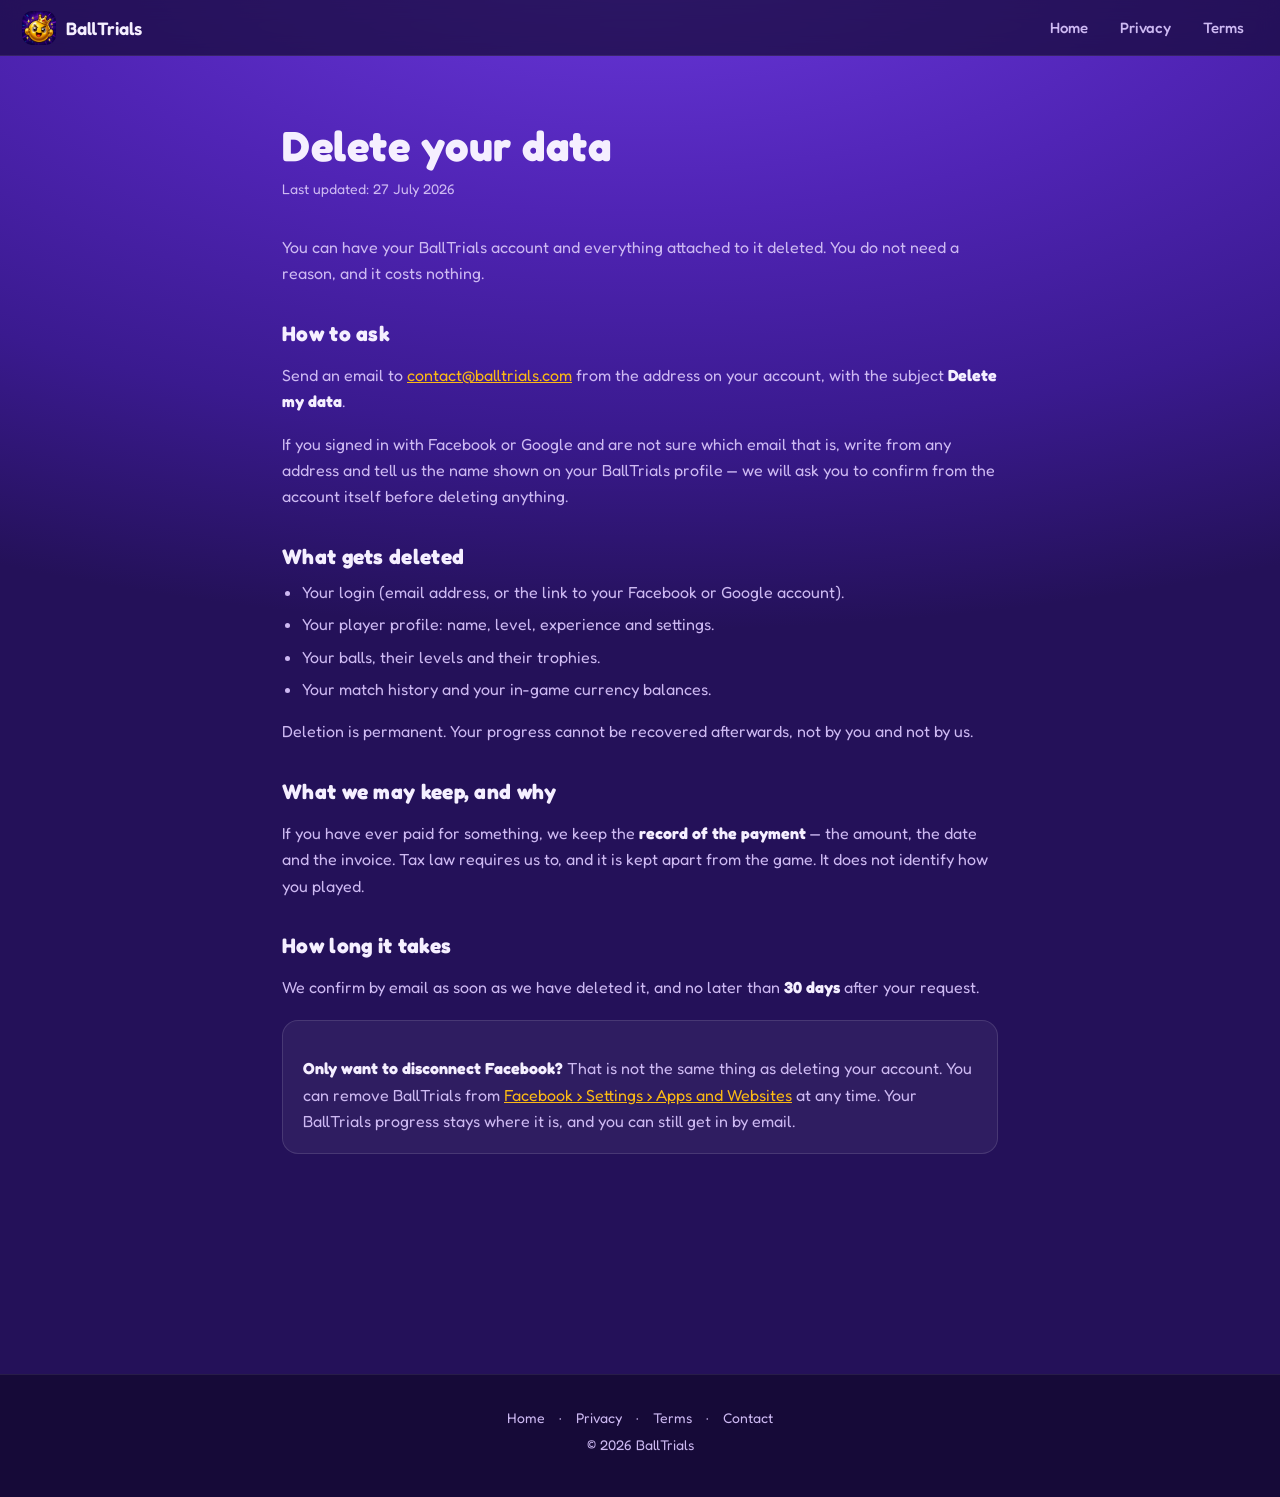
==== data-deletion/index.html @ a9c42e2e "web: /privacy, /terms y /data-deletion (juego c315c63)" ====
<!doctype html>
<html lang="en">
<head>
<meta charset="utf-8" />
<meta name="viewport" content="width=device-width, initial-scale=1" />
<title>Delete your BallTrials data</title>
<meta name="description" content="How to delete your BallTrials account and everything we store about it." />
<link rel="canonical" href="https://balltrials.com/data-deletion" />
<meta name="theme-color" content="#241159" />
<link rel="icon" type="image/png" sizes="64x64" href="../assets/favicon-64.png" />
<link rel="preconnect" href="https://fonts.googleapis.com" />
<link rel="preconnect" href="https://fonts.gstatic.com" crossorigin />
<link href="https://fonts.googleapis.com/css2?family=Fredoka:wght@400;500;600;700&display=swap" rel="stylesheet" />
<link rel="stylesheet" href="../style.css" />
<link rel="stylesheet" href="../legal.css" />
</head>
<body>

<nav>
  <a class="brand" href="/"><img src="../assets/logo-180.png" alt="" width="34" height="34" /> BallTrials</a>
  <div class="links">
    <a href="/">Home</a>
    <a href="/privacy">Privacy</a>
    <a href="/terms">Terms</a>
  </div>
</nav>

<main class="legal">
  <h1>Delete your data</h1>
  <p class="upd">Last updated: 27 July 2026</p>

  <p>You can have your BallTrials account and everything attached to it deleted. You do not need a reason, and it costs nothing.</p>

  <h2>How to ask</h2>
  <p>Send an email to <a href="mailto:contact@balltrials.com">contact@balltrials.com</a> from the address on your account, with the subject <strong>Delete my data</strong>.</p>
  <p>If you signed in with Facebook or Google and are not sure which email that is, write from any address and tell us the name shown on your BallTrials profile — we will ask you to confirm from the account itself before deleting anything.</p>

  <h2>What gets deleted</h2>
  <ul>
    <li>Your login (email address, or the link to your Facebook or Google account).</li>
    <li>Your player profile: name, level, experience and settings.</li>
    <li>Your balls, their levels and their trophies.</li>
    <li>Your match history and your in-game currency balances.</li>
  </ul>
  <p>Deletion is permanent. Your progress cannot be recovered afterwards, not by you and not by us.</p>

  <h2>What we may keep, and why</h2>
  <p>If you have ever paid for something, we keep the <strong>record of the payment</strong> — the amount, the date and the invoice. Tax law requires us to, and it is kept apart from the game. It does not identify how you played.</p>

  <h2>How long it takes</h2>
  <p>We confirm by email as soon as we have deleted it, and no later than <strong>30 days</strong> after your request.</p>

  <div class="box">
    <p><strong>Only want to disconnect Facebook?</strong> That is not the same thing as deleting your account. You can remove BallTrials from <a href="https://www.facebook.com/settings?tab=applications" target="_blank" rel="noopener">Facebook &rsaquo; Settings &rsaquo; Apps and Websites</a> at any time. Your BallTrials progress stays where it is, and you can still get in by email.</p>
  </div>
</main>

<footer>
  <div class="foot-links">
    <a href="/">Home</a> · <a href="/privacy">Privacy</a> · <a href="/terms">Terms</a> · <a href="mailto:contact@balltrials.com">Contact</a>
  </div>
  <div>© 2026 BallTrials</div>
</footer>

</body>
</html>
---- style.css ----
/* BallTrials · web oficial (F1)
   Tono: púrpura #5024B5 + índigo #241159 de marca, oro #FBB915 en acciones.
   Rollo Angry Birds: formas gordas, esquinas redondas, botones con squash. */

:root{
  --purple:#5024B5;
  --purple-hi:#6d3ae0;
  --indigo:#241159;
  --ink:#160a38;
  --card:#2b1666;
  --card-2:#331b74;
  --gold:#FBB915;
  --gold-hi:#ffd24d;
  --text:#f5efff;
  --text-dim:#cdb9f2;
  --red:#E8362F; --blue:#1E74E0; --green:#2FB84B; --yellow:#FFC525; --magenta:#E0249C; --cyan:#18C7D6;
  --radius:26px;
  --shadow:0 14px 40px rgba(10,4,32,.45);
}

*{box-sizing:border-box}
html{scroll-behavior:smooth}
html,body{margin:0;padding:0}
body{
  font-family:"Fredoka","Baloo 2",system-ui,"Segoe UI",sans-serif;
  color:var(--text);
  background:
    radial-gradient(120% 80% at 50% -10%, var(--purple-hi) 0%, var(--purple) 42%, #3a1a8f 72%, var(--indigo) 100%)
    fixed var(--indigo);
  min-height:100%;
  overflow-x:hidden;
}

/* el motor pinta aquí, detrás de todo; el contenido va en .page */
#ambient{position:fixed;inset:0;z-index:0;pointer-events:none}
.page{position:relative;z-index:1}

::selection{background:var(--gold);color:var(--indigo)}

/* ── NAV ─────────────────────────────────────────────── */
nav{
  position:fixed;top:0;left:0;right:0;z-index:20;
  display:flex;align-items:center;gap:18px;
  padding:10px 22px;
  background:rgba(22,10,56,.72);
  backdrop-filter:blur(10px);-webkit-backdrop-filter:blur(10px);
  border-bottom:1px solid rgba(255,255,255,.08);
}
nav .brand{display:flex;align-items:center;gap:10px;text-decoration:none;color:var(--text);font-weight:600;font-size:18px}
nav .brand img{width:34px;height:34px;border-radius:10px}
nav .links{display:flex;gap:4px;margin-left:auto;align-items:center;flex-wrap:wrap}
nav .links a{
  color:var(--text-dim);text-decoration:none;font-weight:500;font-size:15px;
  padding:8px 14px;border-radius:999px;transition:all .15s ease;
}
nav .links a:hover{color:#fff;background:rgba(255,255,255,.09)}
nav .links a.cta{background:var(--gold);color:var(--indigo);font-weight:700}
nav .links a.cta:hover{background:var(--gold-hi);transform:scale(1.06)}

/* ── secciones base ──────────────────────────────────── */
section{max-width:1120px;margin:0 auto;padding:96px 22px 0}
.sec-head{text-align:center;margin-bottom:34px}
.sec-head h2{font-size:clamp(30px,4.2vw,44px);font-weight:700;margin:0 0 8px;letter-spacing:.5px}
.sec-head p{color:var(--text-dim);font-size:17px;margin:0}
.kicker{display:inline-block;background:rgba(251,185,21,.16);color:var(--gold);border:1px solid rgba(251,185,21,.35);
  font-size:13px;font-weight:700;letter-spacing:2.5px;text-transform:uppercase;padding:6px 14px;border-radius:999px;margin-bottom:14px}

/* ── HERO ────────────────────────────────────────────── */
.hero{
  min-height:100svh;display:flex;flex-direction:column;justify-content:center;align-items:center;
  text-align:center;padding-top:110px;padding-bottom:40px;position:relative;
}
.hero .wordmark{width:min(480px,78vw);height:auto;filter:drop-shadow(0 10px 30px rgba(0,0,0,.45))}
.hero h1{
  font-size:clamp(28px,4.6vw,52px);font-weight:700;margin:18px 0 6px;
  text-shadow:0 3px 18px rgba(10,4,32,.55);
}
.hero h1 .g{color:var(--gold)}
.hero .sub{max-width:640px;color:var(--text-dim);font-size:clamp(15px,2vw,19px);margin:0 0 30px;text-shadow:0 2px 12px rgba(10,4,32,.6)}
.hero .actions{display:flex;gap:14px;flex-wrap:wrap;justify-content:center;margin-top:28px}
.hero::after{
  content:'';position:absolute;left:0;right:0;bottom:0;height:min(26vh,240px);z-index:-1;pointer-events:none;
  background:url(assets/art/balltrials-web-tribuna.png) repeat-x bottom center/auto 100%;
  opacity:.4;
}

.trailer{width:min(860px,92vw)}

/* ── botones ─────────────────────────────────────────── */
.btn{
  display:inline-flex;align-items:center;gap:10px;
  font-family:inherit;font-weight:700;font-size:17px;text-decoration:none;cursor:pointer;
  padding:14px 28px;border-radius:999px;border:0;
  transition:transform .12s cubic-bezier(.34,1.56,.64,1), background .15s, box-shadow .15s;
}
.btn:active{transform:scale(1.05,.92)}
.btn-gold{background:var(--gold);color:var(--indigo);box-shadow:0 8px 24px rgba(251,185,21,.35)}
.btn-gold:hover{background:var(--gold-hi);transform:scale(1.07,.97);box-shadow:0 10px 30px rgba(251,185,21,.5)}
.btn-ghost{background:rgba(255,255,255,.1);color:#fff;border:2px solid rgba(255,255,255,.35)}
.btn-ghost:hover{background:rgba(255,255,255,.18);transform:scale(1.05,.97)}

/* ── tarjetas ────────────────────────────────────────── */
.card{
  background:linear-gradient(180deg,var(--card-2),var(--card));
  border:1px solid rgba(255,255,255,.11);
  border-radius:var(--radius);
  box-shadow:var(--shadow);
}

/* pilares */
.pillars{display:grid;grid-template-columns:repeat(auto-fit,minmax(250px,1fr));gap:20px}
.pillar{padding:30px 26px;text-align:center}
.pillar .ico{font-size:44px;line-height:1;display:block;margin-bottom:14px;filter:drop-shadow(0 4px 10px rgba(0,0,0,.35))}
.pillar .ico-art{width:88px;height:88px;display:block;margin:0 auto 14px;filter:drop-shadow(0 6px 14px rgba(0,0,0,.4))}
.pillar h3{margin:0 0 8px;font-size:22px;color:var(--gold)}
.pillar p{margin:0;color:var(--text-dim);font-size:15.5px;line-height:1.5}

/* ── WATCH ───────────────────────────────────────────── */
.tabs{display:flex;gap:10px;justify-content:center;margin-bottom:26px}
.tab{
  font-family:inherit;font-size:16px;font-weight:700;cursor:pointer;
  padding:11px 26px;border-radius:999px;border:2px solid rgba(255,255,255,.25);
  background:transparent;color:var(--text-dim);transition:all .15s;
}
.tab:hover{color:#fff;border-color:rgba(255,255,255,.5)}
.tab.on{background:var(--gold);border-color:var(--gold);color:var(--indigo)}
.panel{display:none;padding:26px}
.panel.on{display:block}
.vid-grid{display:grid;grid-template-columns:repeat(auto-fit,minmax(320px,1fr));gap:20px}
.short-grid{display:grid;grid-template-columns:repeat(auto-fit,minmax(180px,1fr));gap:16px;max-width:920px;margin:0 auto}
.vid h4{margin:10px 4px 0;font-size:15.5px;font-weight:600;color:var(--text-dim)}

/* lite-embed de YouTube: miniatura + play; el iframe solo se carga al clic */
.yt{
  position:relative;width:100%;aspect-ratio:16/9;border-radius:18px;overflow:hidden;cursor:pointer;
  background:#000 center/cover no-repeat;border:1px solid rgba(255,255,255,.14);
}
.yt.v{aspect-ratio:9/16}
.yt iframe{position:absolute;inset:0;width:100%;height:100%;border:0}
.yt .play{
  position:absolute;inset:0;display:grid;place-items:center;transition:background .2s;
  background:rgba(12,5,30,.18);
}
.yt:hover .play{background:rgba(12,5,30,.02)}
.yt .play span{
  width:64px;height:46px;border-radius:14px;background:var(--gold);display:grid;place-items:center;
  box-shadow:0 8px 22px rgba(0,0,0,.45);transition:transform .15s cubic-bezier(.34,1.56,.64,1);
}
.yt:hover .play span{transform:scale(1.12,1.02)}
.yt .play svg{width:22px;height:22px;fill:var(--indigo);margin-left:2px}
.watch-more{text-align:center;margin-top:26px}

/* ── TRIALS ──────────────────────────────────────────── */
.trials{display:grid;grid-template-columns:repeat(auto-fit,minmax(250px,1fr));gap:18px}
.trial{padding:0;overflow:hidden;transition:transform .18s cubic-bezier(.34,1.56,.64,1), box-shadow .18s}
.trial:hover{transform:translateY(-6px) scale(1.02);box-shadow:0 20px 46px rgba(10,4,32,.55)}
.trial .t-media{position:relative;aspect-ratio:16/9;background:#140a26}
.trial .t-media img,.trial .t-media video{position:absolute;inset:0;width:100%;height:100%;object-fit:cover}
.trial .t-media video{opacity:0;transition:opacity .25s}
.trial.playing .t-media video{opacity:1}
.trial .t-body{padding:16px 20px 20px}
.trial .ico{font-size:19px;margin-right:6px}
.trial .ico svg{width:18px;height:18px;vertical-align:-3px}   /* SVG canónico (docs/39 §10.2): sin sombra a 18px, sin retintar */
.trial h3{margin:0 0 6px;font-size:19px;color:var(--gold)}
.trial p{margin:0;color:var(--text-dim);font-size:14.5px;line-height:1.45}

/* banner de playlist (lite-embed ancho) */
.yt.list{aspect-ratio:16/5;margin-top:20px}
.yt .list-tag{position:absolute;left:16px;bottom:14px;background:rgba(12,5,30,.78);
  border:1px solid rgba(251,185,21,.4);color:var(--gold);padding:7px 14px;border-radius:999px;
  font-weight:700;font-size:14px;pointer-events:none}

/* ── GAME teaser ─────────────────────────────────────── */
.game-strip{padding:44px 30px;text-align:center;border:2px dashed rgba(251,185,21,.55);position:relative;overflow:hidden}
.game-strip::before{
  content:'';position:absolute;inset:0;z-index:0;pointer-events:none;
  background:url(assets/art/balltrials-web-doodles.png) repeat;background-size:340px 340px;opacity:.07;
}
.game-strip>*{position:relative;z-index:1}
.game-strip .cones{font-size:40px;letter-spacing:10px}
.game-strip h2{font-size:clamp(26px,3.6vw,38px);margin:12px 0 6px}
.game-strip p{color:var(--text-dim);max-width:560px;margin:0 auto 24px;font-size:16.5px}
.progress{
  width:min(420px,80%);height:18px;margin:0 auto 26px;border-radius:999px;overflow:hidden;
  background:rgba(0,0,0,.35);border:1px solid rgba(255,255,255,.15);
}
.progress i{
  display:block;height:100%;width:34%;border-radius:999px;
  background:repeating-linear-gradient(45deg,var(--gold) 0 12px,#d99b0a 12px 24px);
  animation:crawl 1.2s linear infinite;
}
@keyframes crawl{to{background-position:34px 0}}

/* ── FOLLOW ──────────────────────────────────────────── */
.follow-grid{display:grid;grid-template-columns:repeat(auto-fit,minmax(220px,1fr));gap:16px}
.social{
  display:flex;align-items:center;gap:14px;padding:20px 22px;text-decoration:none;color:var(--text);
  transition:transform .15s cubic-bezier(.34,1.56,.64,1);
}
a.social:hover{transform:scale(1.04,.99)}
.social .s-ico{width:46px;height:46px;border-radius:14px;display:grid;place-items:center;flex:none}
.social .s-ico svg{width:24px;height:24px;fill:#fff}
.social b{font-size:17px;display:block}
.social small{color:var(--text-dim);font-size:13.5px}
.social.ytc .s-ico{background:#ff0033}
.social.ig .s-ico{background:linear-gradient(45deg,#feda75,#d62976 55%,#4f5bd5)}
.social.tt .s-ico{background:#0f0f14}
.social.fb .s-ico{background:#1877f2}
.social.soon{opacity:.55;pointer-events:none}
.social .soon-badge{margin-left:auto;font-size:11px;font-weight:700;letter-spacing:1.5px;color:var(--gold);
  border:1px solid rgba(251,185,21,.45);padding:4px 9px;border-radius:999px;text-transform:uppercase;flex:none}

/* ── CONTACT ─────────────────────────────────────────── */
.contact-card{max-width:640px;margin:0 auto;padding:44px 34px;text-align:center}
.contact-card p{color:var(--text-dim);font-size:16.5px;margin:0 0 26px}

/* ── FOOTER ──────────────────────────────────────────── */
footer{
  margin-top:110px;padding:34px 22px 44px;text-align:center;
  background:rgba(12,5,30,.55);border-top:1px solid rgba(255,255,255,.08);
  color:var(--text-dim);font-size:14px;position:relative;z-index:1;
}
footer .foot-links{margin-bottom:10px}
footer .foot-links a{color:var(--text-dim);text-decoration:none;margin:0 10px}
footer .foot-links a:hover{color:#fff}

/* ── botón de sonido ─────────────────────────────────── */
#snd{
  position:fixed;right:18px;bottom:18px;z-index:30;
  width:54px;height:54px;border-radius:50%;cursor:pointer;font-size:22px;line-height:1;
  background:rgba(22,10,56,.85);border:2px solid rgba(255,255,255,.25);color:#fff;
  box-shadow:0 8px 24px rgba(10,4,32,.5);backdrop-filter:blur(8px);
  transition:transform .12s cubic-bezier(.34,1.56,.64,1), background .15s, border-color .15s;
}
#snd:hover{transform:scale(1.1,.96)}
#snd.on{background:var(--gold);border-color:var(--gold-hi)}

/* ── accesibilidad: foco visible ─────────────────────── */
a:focus-visible,button:focus-visible,.yt:focus-visible{
  outline:3px solid var(--gold);outline-offset:3px;border-radius:12px;
}

/* ── reveal on scroll ────────────────────────────────── */
.rv{opacity:0;transform:translateY(26px);transition:opacity .55s ease,transform .55s cubic-bezier(.22,1.2,.36,1)}
.rv.in{opacity:1;transform:none}
@media (prefers-reduced-motion:reduce){
  .rv{opacity:1;transform:none;transition:none}
  html{scroll-behavior:auto}
  .progress i{animation:none}
}

@media (max-width:760px){
  nav .links a:not(.cta){display:none}
  section{padding-top:72px}
  .hero{padding-top:90px}
}
---- legal.css ----
/* Hoja de las páginas legales (privacy, terms, data-deletion).
   Aparte de style.css a propósito: son páginas de TEXTO, sin hero ni vídeo, y lo único que
   necesitan de la marca es la tipografía, el fondo y el dorado. Todo lo demás sobra. */
.legal{max-width:760px;margin:0 auto;padding:120px 22px 90px}
.legal h1{font-size:clamp(30px,4.2vw,42px);font-weight:700;margin:0 0 6px;letter-spacing:.5px}
.legal .upd{color:var(--text-dim);font-size:14px;margin:0 0 34px}
.legal h2{font-size:21px;font-weight:700;margin:34px 0 10px;letter-spacing:.3px}
.legal p,.legal li{color:var(--text-dim);font-size:16px;line-height:1.65}
.legal ul{padding-left:20px;margin:10px 0}
.legal li{margin:6px 0}
.legal a{color:var(--gold)}
.legal strong{color:var(--text)}
.legal .box{background:rgba(255,255,255,.05);border:1px solid rgba(255,255,255,.12);border-radius:16px;padding:18px 20px;margin:20px 0}
.legal .box p:last-child{margin-bottom:0}
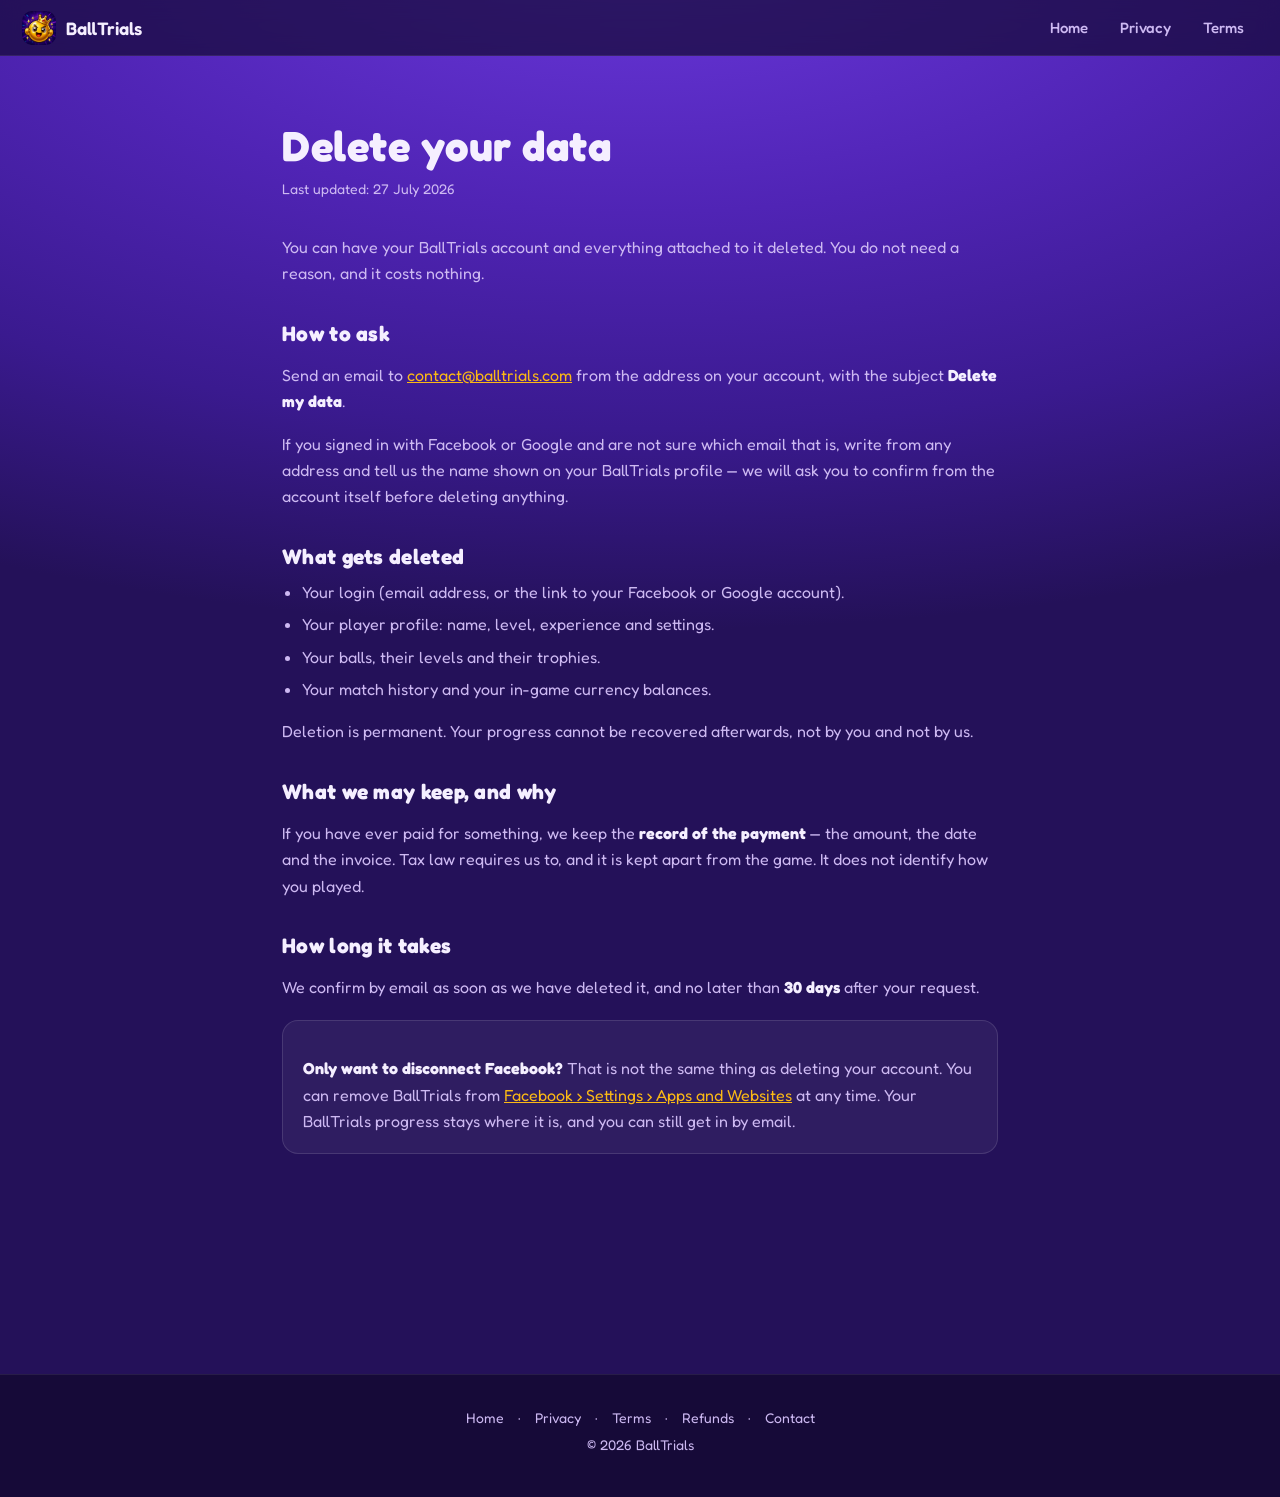
==== commit c561a32e: "web: pagina de reembolsos + legales alcanzables desde la portada Lo que Paddle exige para verificar " ====
--- a/data-deletion/index.html
+++ b/data-deletion/index.html
@@ -57,7 +57,7 @@
 
 <footer>
   <div class="foot-links">
-    <a href="/">Home</a> · <a href="/privacy">Privacy</a> · <a href="/terms">Terms</a> · <a href="mailto:contact@balltrials.com">Contact</a>
+    <a href="/">Home</a> · <a href="/privacy">Privacy</a> · <a href="/terms">Terms</a> · <a href="/refunds">Refunds</a> · <a href="mailto:contact@balltrials.com">Contact</a>
   </div>
   <div>© 2026 BallTrials</div>
 </footer>
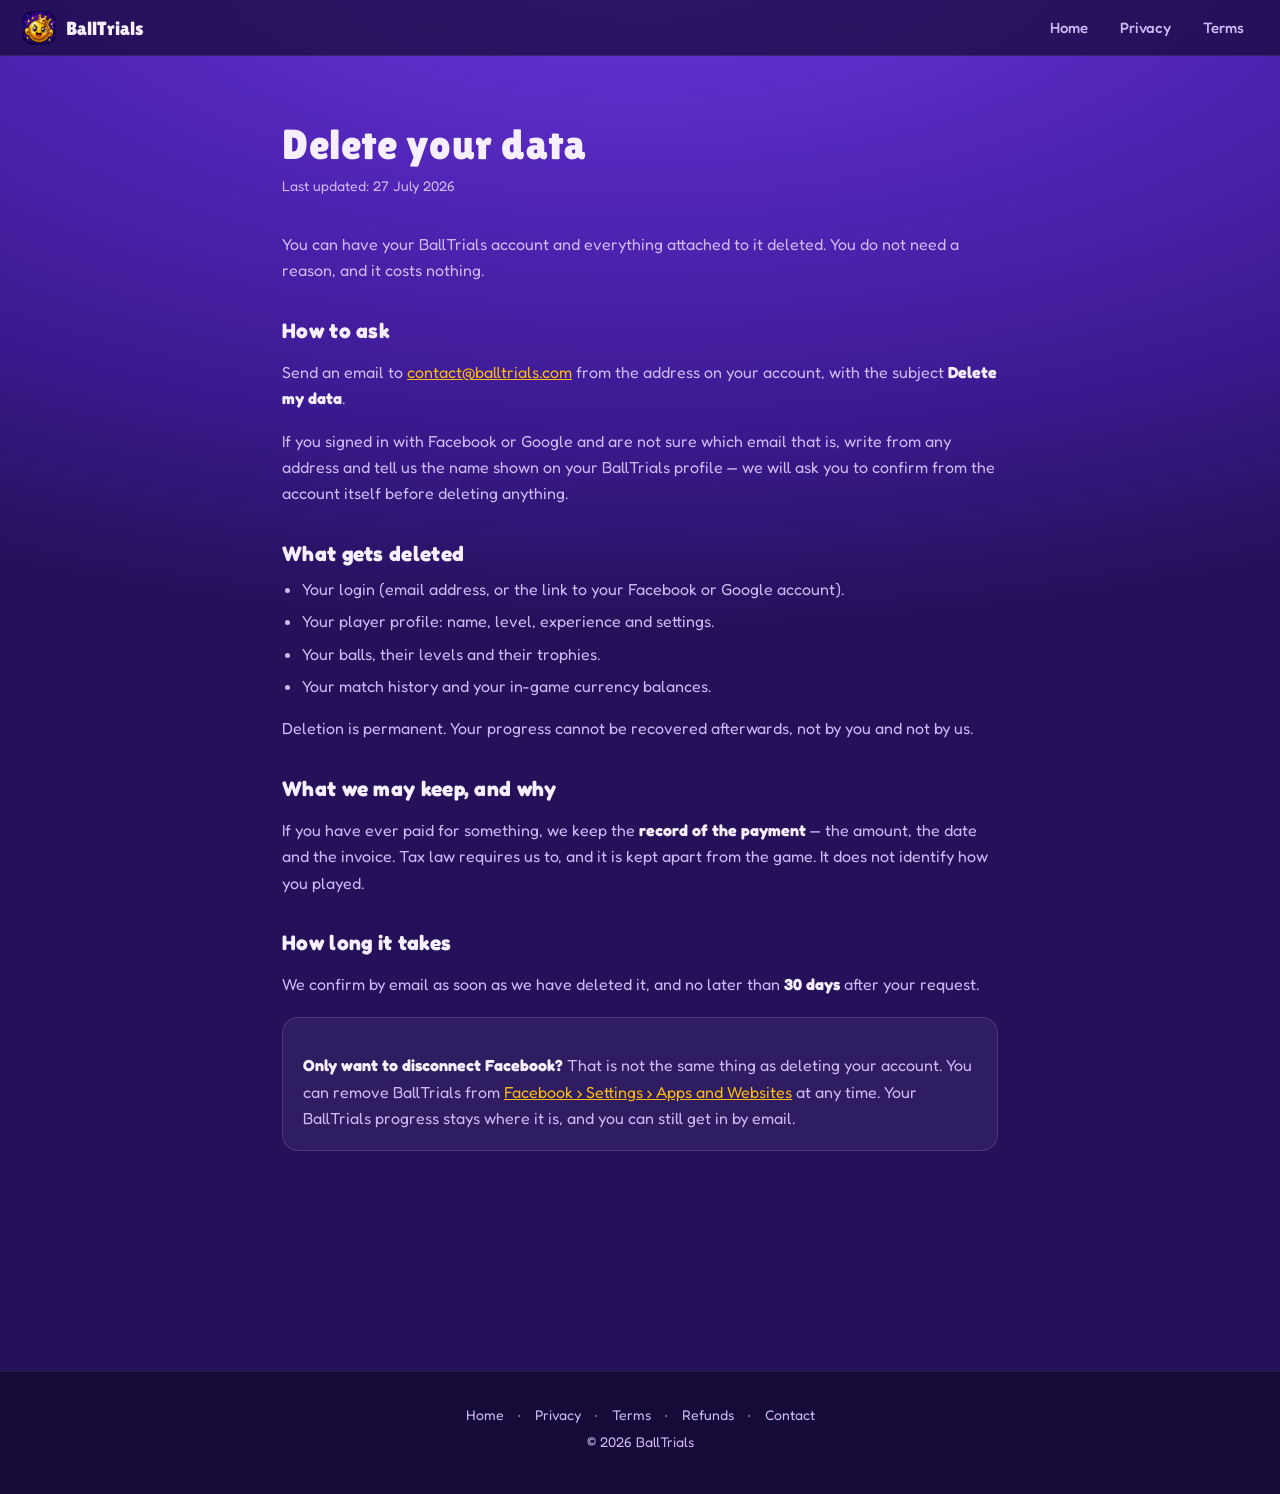
==== commit 829d3e02: "tipografia: Lilita One para lo que grita, en la web y en el juego (juego 57a0c91)" ====
--- a/data-deletion/index.html
+++ b/data-deletion/index.html
@@ -10,7 +10,7 @@
 <link rel="icon" type="image/png" sizes="64x64" href="../assets/favicon-64.png" />
 <link rel="preconnect" href="https://fonts.googleapis.com" />
 <link rel="preconnect" href="https://fonts.gstatic.com" crossorigin />
-<link href="https://fonts.googleapis.com/css2?family=Fredoka:wght@400;500;600;700&display=swap" rel="stylesheet" />
+<link href="https://fonts.googleapis.com/css2?family=Fredoka:wght@400;500;600;700&family=Lilita+One&display=swap" rel="stylesheet" />
 <link rel="stylesheet" href="../style.css" />
 <link rel="stylesheet" href="../legal.css" />
 </head>
--- a/style.css
+++ b/style.css
@@ -16,13 +16,31 @@
   --red:#E8362F; --blue:#1E74E0; --green:#2FB84B; --yellow:#FFC525; --magenta:#E0249C; --cyan:#18C7D6;
   --radius:26px;
   --shadow:0 14px 40px rgba(10,4,32,.45);
+
+  /* ── TIPOGRAFÍA: dos fuentes, como Supercell ────────────────────────────────
+     Clash Royale no usa la misma letra para el titular y para el párrafo, y esa
+     es la mitad del efecto. --display es la que GRITA (titulares, botones,
+     rótulos); --texto es la que se LEE (párrafos, navegación, pies).
+     Lilita One es lo más cercano que existe en abierto a Supercell Magic (que es
+     propiedad de Supercell y no se licencia). Fredoka se queda para el texto:
+     ahí funcionaba bien, el problema era usarla también de titular.
+     ⚠ Lilita One NO dibuja cirílico, árabe, tailandés ni CJK. Por eso Fredoka
+     va detrás en el stack: en esas escrituras el titular cae ahí solo. */
+  --display:"Lilita One","Fredoka","Baloo 2",system-ui,"Segoe UI",sans-serif;
+  --texto:"Fredoka","Baloo 2",system-ui,"Segoe UI",sans-serif;
+
+  /* El borde oscuro de Supercell. Va en em, NO en px: el trazo tiene que crecer
+     con la letra, si no, a 52px se queda de hilo y a 17px se come el hueco.
+     El paint-order es lo que mantiene el trazo POR FUERA del relleno; sin él
+     (navegador viejo) la letra sale más gorda, pero se sigue leyendo. */
+  --borde:#1b0a3c;
 }
 
 *{box-sizing:border-box}
 html{scroll-behavior:smooth}
 html,body{margin:0;padding:0}
 body{
-  font-family:"Fredoka","Baloo 2",system-ui,"Segoe UI",sans-serif;
+  font-family:var(--texto);
   color:var(--text);
   background:
     radial-gradient(120% 80% at 50% -10%, var(--purple-hi) 0%, var(--purple) 42%, #3a1a8f 72%, var(--indigo) 100%)
@@ -36,6 +54,29 @@
 .page{position:relative;z-index:1}
 
 ::selection{background:var(--gold);color:var(--indigo)}
+
+/* ── LO QUE GRITA ────────────────────────────────────────
+   Todo lo que lleva --display va en peso 400 A PROPÓSITO: Lilita One solo tiene
+   ese peso, y pedirle 700 hace que el navegador se invente la negrita
+   engordando los trazos a lo bruto. Ya es una letra gorda de nacimiento. */
+.hero h1, .sec-head h2, .game-strip h2, .pillar h3, .trial h3,
+.btn, .tab, .kicker, .social b, .social .soon-badge, .yt .list-tag,
+nav .brand, nav .links a.cta{
+  font-family:var(--display);font-weight:400;
+}
+/* el contorno duro solo en lo GRANDE: por debajo de ~24px el trazo empieza a
+   cerrar los huecos de la 'a' y la 'e' y el rótulo se emborrona. */
+.hero h1, .sec-head h2, .game-strip h2{
+  -webkit-text-stroke:.13em var(--borde);paint-order:stroke fill;
+  text-shadow:0 .09em 0 var(--borde), 0 .16em .28em rgba(10,4,32,.5);
+  /* Lilita One es más estrecha que Fredoka, así que los titulares parten en otro
+     sitio: en móvil el hero dejaba "team." solo en la segunda línea. El balance
+     reparte las líneas por igual en vez de llenar la primera hasta el borde.
+     Si el navegador no lo entiende, lo ignora y parte como antes: no rompe nada. */
+  text-wrap:balance;
+}
+.btn{-webkit-text-stroke:.09em rgba(10,4,32,.55);paint-order:stroke fill}
+.btn-gold{-webkit-text-stroke-color:rgba(122,58,0,.5)}
 
 /* ── NAV ─────────────────────────────────────────────── */
 nav{
@@ -46,7 +87,7 @@
   backdrop-filter:blur(10px);-webkit-backdrop-filter:blur(10px);
   border-bottom:1px solid rgba(255,255,255,.08);
 }
-nav .brand{display:flex;align-items:center;gap:10px;text-decoration:none;color:var(--text);font-weight:600;font-size:18px}
+nav .brand{display:flex;align-items:center;gap:10px;text-decoration:none;color:var(--text);font-size:19px}
 nav .brand img{width:34px;height:34px;border-radius:10px}
 nav .links{display:flex;gap:4px;margin-left:auto;align-items:center;flex-wrap:wrap}
 nav .links a{
@@ -54,16 +95,16 @@
   padding:8px 14px;border-radius:999px;transition:all .15s ease;
 }
 nav .links a:hover{color:#fff;background:rgba(255,255,255,.09)}
-nav .links a.cta{background:var(--gold);color:var(--indigo);font-weight:700}
+nav .links a.cta{background:var(--gold);color:var(--indigo)}
 nav .links a.cta:hover{background:var(--gold-hi);transform:scale(1.06)}
 
 /* ── secciones base ──────────────────────────────────── */
 section{max-width:1120px;margin:0 auto;padding:96px 22px 0}
 .sec-head{text-align:center;margin-bottom:34px}
-.sec-head h2{font-size:clamp(30px,4.2vw,44px);font-weight:700;margin:0 0 8px;letter-spacing:.5px}
+.sec-head h2{font-size:clamp(30px,4.2vw,44px);margin:0 0 8px;letter-spacing:.5px}
 .sec-head p{color:var(--text-dim);font-size:17px;margin:0}
 .kicker{display:inline-block;background:rgba(251,185,21,.16);color:var(--gold);border:1px solid rgba(251,185,21,.35);
-  font-size:13px;font-weight:700;letter-spacing:2.5px;text-transform:uppercase;padding:6px 14px;border-radius:999px;margin-bottom:14px}
+  font-size:13px;letter-spacing:2.5px;text-transform:uppercase;padding:6px 14px;border-radius:999px;margin-bottom:14px}
 
 /* ── HERO ────────────────────────────────────────────── */
 .hero{
@@ -72,8 +113,7 @@
 }
 .hero .wordmark{width:min(480px,78vw);height:auto;filter:drop-shadow(0 10px 30px rgba(0,0,0,.45))}
 .hero h1{
-  font-size:clamp(28px,4.6vw,52px);font-weight:700;margin:18px 0 6px;
-  text-shadow:0 3px 18px rgba(10,4,32,.55);
+  font-size:clamp(28px,4.6vw,52px);margin:18px 0 6px;
 }
 .hero h1 .g{color:var(--gold)}
 .hero .sub{max-width:640px;color:var(--text-dim);font-size:clamp(15px,2vw,19px);margin:0 0 30px;text-shadow:0 2px 12px rgba(10,4,32,.6)}
@@ -89,7 +129,7 @@
 /* ── botones ─────────────────────────────────────────── */
 .btn{
   display:inline-flex;align-items:center;gap:10px;
-  font-family:inherit;font-weight:700;font-size:17px;text-decoration:none;cursor:pointer;
+  font-size:17.5px;text-decoration:none;cursor:pointer;
   padding:14px 28px;border-radius:999px;border:0;
   transition:transform .12s cubic-bezier(.34,1.56,.64,1), background .15s, box-shadow .15s;
 }
@@ -118,7 +158,7 @@
 /* ── WATCH ───────────────────────────────────────────── */
 .tabs{display:flex;gap:10px;justify-content:center;margin-bottom:26px}
 .tab{
-  font-family:inherit;font-size:16px;font-weight:700;cursor:pointer;
+  font-size:16.5px;cursor:pointer;
   padding:11px 26px;border-radius:999px;border:2px solid rgba(255,255,255,.25);
   background:transparent;color:var(--text-dim);transition:all .15s;
 }
@@ -168,7 +208,7 @@
 .yt.list{aspect-ratio:16/5;margin-top:20px}
 .yt .list-tag{position:absolute;left:16px;bottom:14px;background:rgba(12,5,30,.78);
   border:1px solid rgba(251,185,21,.4);color:var(--gold);padding:7px 14px;border-radius:999px;
-  font-weight:700;font-size:14px;pointer-events:none}
+  font-size:14.5px;pointer-events:none}
 
 /* ── GAME teaser ─────────────────────────────────────── */
 .game-strip{padding:44px 30px;text-align:center;border:2px dashed rgba(251,185,21,.55);position:relative;overflow:hidden}
@@ -207,7 +247,7 @@
 .social.tt .s-ico{background:#0f0f14}
 .social.fb .s-ico{background:#1877f2}
 .social.soon{opacity:.55;pointer-events:none}
-.social .soon-badge{margin-left:auto;font-size:11px;font-weight:700;letter-spacing:1.5px;color:var(--gold);
+.social .soon-badge{margin-left:auto;font-size:11.5px;letter-spacing:1.5px;color:var(--gold);
   border:1px solid rgba(251,185,21,.45);padding:4px 9px;border-radius:999px;text-transform:uppercase;flex:none}
 
 /* ── CONTACT ─────────────────────────────────────────── */
--- a/legal.css
+++ b/legal.css
@@ -2,7 +2,9 @@
    Aparte de style.css a propósito: son páginas de TEXTO, sin hero ni vídeo, y lo único que
    necesitan de la marca es la tipografía, el fondo y el dorado. Todo lo demás sobra. */
 .legal{max-width:760px;margin:0 auto;padding:120px 22px 90px}
-.legal h1{font-size:clamp(30px,4.2vw,42px);font-weight:700;margin:0 0 6px;letter-spacing:.5px}
+/* el titulo de la pagina lleva la letra de marca; los h2 del cuerpo NO, que esto
+   es un texto legal y se lee de arriba abajo, no se ojea. */
+.legal h1{font-family:var(--display);font-weight:400;font-size:clamp(30px,4.2vw,42px);margin:0 0 6px;letter-spacing:.5px}
 .legal .upd{color:var(--text-dim);font-size:14px;margin:0 0 34px}
 .legal h2{font-size:21px;font-weight:700;margin:34px 0 10px;letter-spacing:.3px}
 .legal p,.legal li{color:var(--text-dim);font-size:16px;line-height:1.65}
